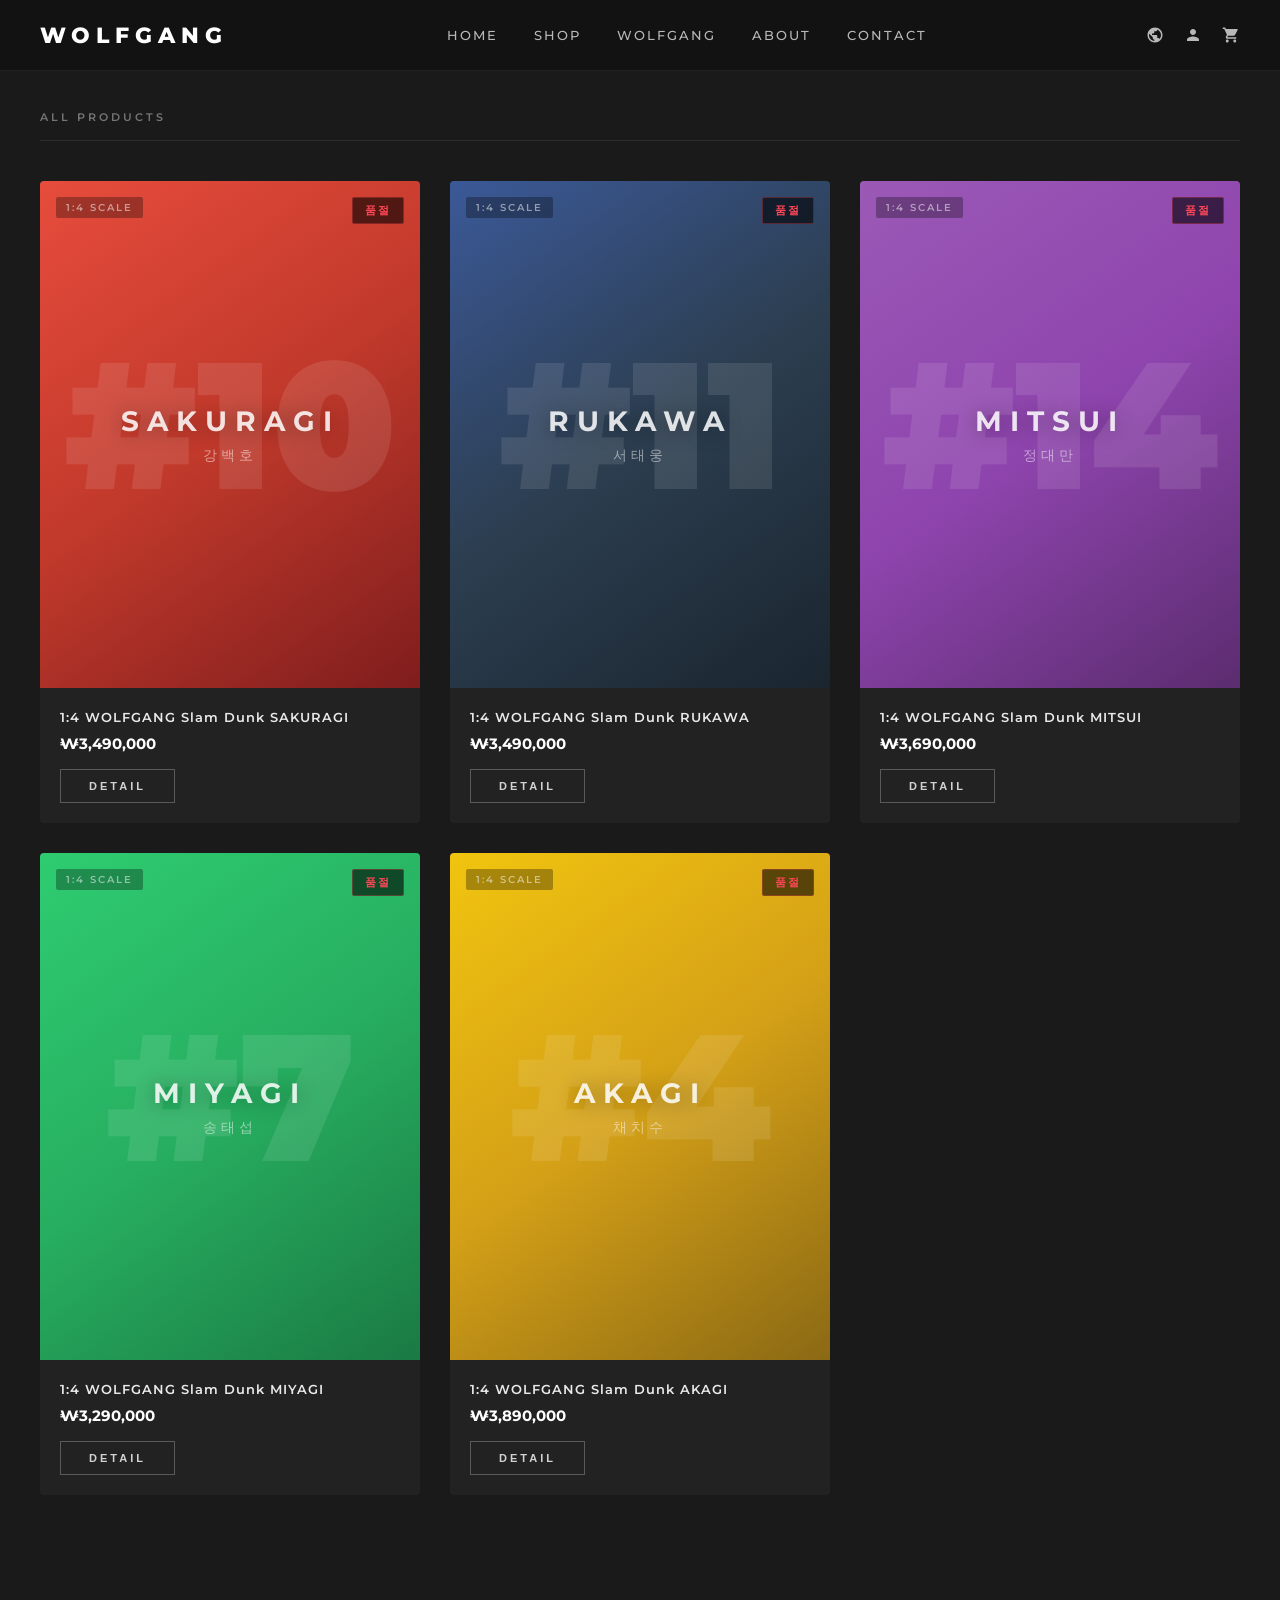
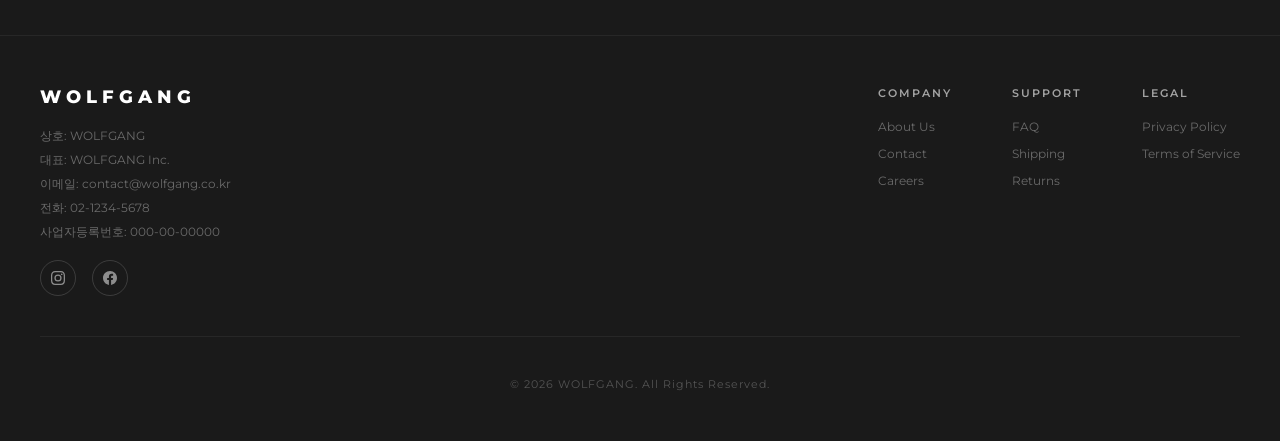
==== index.html @ ccc85dc9 "Initial commit: Wolfgang product showcase" ====
<!DOCTYPE html>
<html lang="ko">
<head>
  <meta charset="UTF-8">
  <meta name="viewport" content="width=device-width, initial-scale=1.0">
  <title>WOLFGANG - Premium Collectible Figures</title>
  <link rel="preconnect" href="https://fonts.googleapis.com">
  <link rel="preconnect" href="https://fonts.gstatic.com" crossorigin>
  <link href="https://fonts.googleapis.com/css2?family=Montserrat:wght@300;400;500;600;700;800;900&display=swap" rel="stylesheet">
  <style>
    *, *::before, *::after { margin: 0; padding: 0; box-sizing: border-box; }

    body {
      font-family: 'Montserrat', sans-serif;
      background: #1a1a1a;
      color: #fff;
      min-height: 100vh;
      -webkit-font-smoothing: antialiased;
    }

    a { color: inherit; text-decoration: none; }

    /* ── Header / Navbar ── */
    header {
      position: fixed;
      top: 0; left: 0; right: 0;
      z-index: 100;
      background: rgba(18, 18, 18, 0.95);
      backdrop-filter: blur(10px);
      border-bottom: 1px solid rgba(255,255,255,0.06);
    }

    .header-inner {
      max-width: 1400px;
      margin: 0 auto;
      padding: 0 40px;
      height: 70px;
      display: flex;
      align-items: center;
      justify-content: space-between;
    }

    .logo {
      font-size: 22px;
      font-weight: 800;
      letter-spacing: 6px;
      color: #fff;
    }

    nav { display: flex; align-items: center; gap: 36px; }

    nav a {
      font-size: 13px;
      font-weight: 500;
      letter-spacing: 2px;
      text-transform: uppercase;
      color: rgba(255,255,255,0.7);
      transition: color 0.3s;
    }

    nav a:hover { color: #fff; }

    .header-icons { display: flex; align-items: center; gap: 20px; }

    .header-icons .icon-btn {
      background: none;
      border: none;
      color: rgba(255,255,255,0.7);
      cursor: pointer;
      font-size: 16px;
      transition: color 0.3s;
      display: flex;
      align-items: center;
    }

    .header-icons .icon-btn:hover { color: #fff; }

    /* Icon SVGs inline */
    .icon-btn svg { width: 18px; height: 18px; fill: currentColor; }

    /* ── Mobile Menu Toggle ── */
    .menu-toggle {
      display: none;
      background: none;
      border: none;
      color: #fff;
      font-size: 24px;
      cursor: pointer;
    }

    /* ── Main Content ── */
    main {
      max-width: 1400px;
      margin: 0 auto;
      padding: 110px 40px 60px;
    }

    .page-title {
      font-size: 11px;
      font-weight: 600;
      letter-spacing: 3px;
      text-transform: uppercase;
      color: rgba(255,255,255,0.4);
      margin-bottom: 40px;
      padding-bottom: 16px;
      border-bottom: 1px solid rgba(255,255,255,0.08);
    }

    /* ── Product Grid ── */
    .product-grid {
      display: grid;
      grid-template-columns: repeat(3, 1fr);
      gap: 30px;
    }

    .product-card {
      background: #222;
      border-radius: 4px;
      overflow: hidden;
      transition: transform 0.4s cubic-bezier(0.25, 0.46, 0.45, 0.94), box-shadow 0.4s;
      cursor: pointer;
      position: relative;
    }

    .product-card:hover {
      transform: translateY(-8px);
      box-shadow: 0 20px 60px rgba(0,0,0,0.5);
    }

    .product-image {
      width: 100%;
      aspect-ratio: 3 / 4;
      display: flex;
      flex-direction: column;
      align-items: center;
      justify-content: center;
      position: relative;
      overflow: hidden;
    }

    .product-image .jersey-number {
      font-size: 180px;
      font-weight: 900;
      color: rgba(255,255,255,0.1);
      line-height: 1;
      position: absolute;
      top: 50%;
      left: 50%;
      transform: translate(-50%, -55%);
    }

    .product-image .character-name {
      font-size: 28px;
      font-weight: 700;
      letter-spacing: 8px;
      text-transform: uppercase;
      color: rgba(255,255,255,0.85);
      position: relative;
      z-index: 2;
      text-shadow: 0 2px 20px rgba(0,0,0,0.4);
    }

    .product-image .character-kr {
      font-size: 14px;
      font-weight: 400;
      letter-spacing: 4px;
      color: rgba(255,255,255,0.5);
      margin-top: 8px;
      position: relative;
      z-index: 2;
    }

    .product-image .scale-badge {
      position: absolute;
      top: 16px;
      left: 16px;
      font-size: 10px;
      font-weight: 600;
      letter-spacing: 2px;
      color: rgba(255,255,255,0.5);
      background: rgba(0,0,0,0.3);
      padding: 4px 10px;
      border-radius: 2px;
      z-index: 2;
    }

    /* Sold out badge */
    .sold-out-badge {
      position: absolute;
      top: 16px;
      right: 16px;
      background: rgba(0,0,0,0.6);
      color: #ff4757;
      font-size: 11px;
      font-weight: 700;
      letter-spacing: 2px;
      padding: 5px 12px;
      border-radius: 2px;
      border: 1px solid rgba(255,71,87,0.3);
      z-index: 2;
    }

    /* Gradients */
    .grad-sakuragi { background: linear-gradient(145deg, #e74c3c 0%, #c0392b 50%, #7f1d1d 100%); }
    .grad-rukawa  { background: linear-gradient(145deg, #3b5998 0%, #2c3e50 50%, #1a252f 100%); }
    .grad-mitsui  { background: linear-gradient(145deg, #9b59b6 0%, #8e44ad 50%, #5b2c6f 100%); }
    .grad-miyagi  { background: linear-gradient(145deg, #2ecc71 0%, #27ae60 50%, #1a7a43 100%); }
    .grad-akagi   { background: linear-gradient(145deg, #f1c40f 0%, #d4a017 50%, #8b6914 100%); }

    .product-info {
      padding: 20px;
    }

    .product-name {
      font-size: 13px;
      font-weight: 600;
      letter-spacing: 1px;
      color: rgba(255,255,255,0.9);
      margin-bottom: 8px;
      line-height: 1.4;
    }

    .product-price {
      font-size: 15px;
      font-weight: 700;
      color: #fff;
      margin-bottom: 16px;
    }

    .btn-detail {
      display: inline-block;
      padding: 10px 28px;
      border: 1px solid rgba(255,255,255,0.25);
      color: rgba(255,255,255,0.8);
      font-size: 11px;
      font-weight: 600;
      letter-spacing: 3px;
      text-transform: uppercase;
      transition: all 0.3s;
      background: transparent;
      cursor: pointer;
      text-align: center;
    }

    .btn-detail:hover {
      background: #fff;
      color: #1a1a1a;
      border-color: #fff;
    }

    /* ── Footer ── */
    footer {
      border-top: 1px solid rgba(255,255,255,0.06);
      margin-top: 80px;
      padding: 50px 40px;
      max-width: 1400px;
      margin-left: auto;
      margin-right: auto;
    }

    .footer-inner {
      display: flex;
      justify-content: space-between;
      align-items: flex-start;
      flex-wrap: wrap;
      gap: 40px;
    }

    .footer-brand .footer-logo {
      font-size: 18px;
      font-weight: 800;
      letter-spacing: 5px;
      margin-bottom: 16px;
    }

    .footer-info {
      font-size: 12px;
      color: rgba(255,255,255,0.35);
      line-height: 2;
    }

    .footer-social {
      display: flex;
      gap: 16px;
      margin-top: 16px;
    }

    .footer-social a {
      width: 36px;
      height: 36px;
      border: 1px solid rgba(255,255,255,0.15);
      border-radius: 50%;
      display: flex;
      align-items: center;
      justify-content: center;
      color: rgba(255,255,255,0.5);
      transition: all 0.3s;
      font-size: 14px;
    }

    .footer-social a:hover {
      border-color: #fff;
      color: #fff;
    }

    .footer-social a svg { width: 14px; height: 14px; fill: currentColor; }

    .footer-links {
      display: flex;
      gap: 60px;
    }

    .footer-col h4 {
      font-size: 11px;
      font-weight: 600;
      letter-spacing: 2px;
      text-transform: uppercase;
      margin-bottom: 16px;
      color: rgba(255,255,255,0.6);
    }

    .footer-col ul { list-style: none; }

    .footer-col ul li {
      margin-bottom: 8px;
    }

    .footer-col ul li a {
      font-size: 12px;
      color: rgba(255,255,255,0.35);
      transition: color 0.3s;
    }

    .footer-col ul li a:hover { color: rgba(255,255,255,0.8); }

    .footer-bottom {
      text-align: center;
      padding-top: 40px;
      margin-top: 40px;
      border-top: 1px solid rgba(255,255,255,0.06);
      font-size: 11px;
      color: rgba(255,255,255,0.25);
      letter-spacing: 1px;
    }

    /* ── Responsive ── */
    @media (max-width: 1024px) {
      .product-grid { grid-template-columns: repeat(2, 1fr); gap: 20px; }
      .product-image .jersey-number { font-size: 140px; }
    }

    @media (max-width: 768px) {
      .header-inner { padding: 0 20px; }
      nav { display: none; }
      .menu-toggle { display: block; }
      nav.open {
        display: flex;
        flex-direction: column;
        position: absolute;
        top: 70px; left: 0; right: 0;
        background: rgba(18,18,18,0.98);
        padding: 20px;
        gap: 16px;
      }
      main { padding: 90px 20px 40px; }
      .product-grid { grid-template-columns: 1fr; gap: 20px; }
      .product-image .jersey-number { font-size: 160px; }
      .product-image .character-name { font-size: 24px; }
      .footer-inner { flex-direction: column; }
      .footer-links { gap: 30px; }
    }

    @media (max-width: 480px) {
      .logo { font-size: 18px; letter-spacing: 4px; }
      .product-image .jersey-number { font-size: 120px; }
      .product-image .character-name { font-size: 20px; letter-spacing: 4px; }
    }
  </style>
</head>
<body>

  <!-- Header -->
  <header>
    <div class="header-inner">
      <a href="#" class="logo">WOLFGANG</a>
      <button class="menu-toggle" onclick="document.querySelector('nav').classList.toggle('open')" aria-label="Menu">☰</button>
      <nav>
        <a href="#">HOME</a>
        <a href="#">SHOP</a>
        <a href="#">WOLFGANG</a>
        <a href="#">ABOUT</a>
        <a href="#">CONTACT</a>
      </nav>
      <div class="header-icons">
        <!-- Language -->
        <button class="icon-btn" aria-label="Language">
          <svg viewBox="0 0 24 24"><path d="M12 2C6.48 2 2 6.48 2 12s4.48 10 10 10 10-4.48 10-10S17.52 2 12 2zm-1 17.93c-3.95-.49-7-3.85-7-7.93 0-.62.08-1.21.21-1.79L9 15v1c0 1.1.9 2 2 2v1.93zm6.9-2.54c-.26-.81-1-1.39-1.9-1.39h-1v-3c0-.55-.45-1-1-1H8v-2h2c.55 0 1-.45 1-1V7h2c1.1 0 2-.9 2-2v-.41c2.93 1.19 5 4.06 5 7.41 0 2.08-.8 3.97-2.1 5.39z"/></svg>
        </button>
        <!-- Login -->
        <button class="icon-btn" aria-label="Login">
          <svg viewBox="0 0 24 24"><path d="M12 12c2.21 0 4-1.79 4-4s-1.79-4-4-4-4 1.79-4 4 1.79 4 4 4zm0 2c-2.67 0-8 1.34-8 4v2h16v-2c0-2.66-5.33-4-8-4z"/></svg>
        </button>
        <!-- Cart -->
        <button class="icon-btn" aria-label="Cart">
          <svg viewBox="0 0 24 24"><path d="M7 18c-1.1 0-1.99.9-1.99 2S5.9 22 7 22s2-.9 2-2-.9-2-2-2zM1 2v2h2l3.6 7.59-1.35 2.45c-.16.28-.25.61-.25.96 0 1.1.9 2 2 2h12v-2H7.42c-.14 0-.25-.11-.25-.25l.03-.12.9-1.63h7.45c.75 0 1.41-.41 1.75-1.03l3.58-6.49c.08-.14.12-.31.12-.48 0-.55-.45-1-1-1H5.21l-.94-2H1zm16 16c-1.1 0-1.99.9-1.99 2s.89 2 1.99 2 2-.9 2-2-.9-2-2-2z"/></svg>
        </button>
      </div>
    </div>
  </header>

  <!-- Main -->
  <main>
    <div class="page-title">ALL PRODUCTS</div>

    <div class="product-grid">
      <!-- Sakuragi -->
      <div class="product-card">
        <div class="product-image grad-sakuragi">
          <span class="scale-badge">1:4 SCALE</span>
          <span class="sold-out-badge">품절</span>
          <span class="jersey-number">#10</span>
          <span class="character-name">SAKURAGI</span>
          <span class="character-kr">강백호</span>
        </div>
        <div class="product-info">
          <div class="product-name">1:4 WOLFGANG Slam Dunk SAKURAGI</div>
          <div class="product-price">₩3,490,000</div>
          <button class="btn-detail">DETAIL</button>
        </div>
      </div>

      <!-- Rukawa -->
      <div class="product-card">
        <div class="product-image grad-rukawa">
          <span class="scale-badge">1:4 SCALE</span>
          <span class="sold-out-badge">품절</span>
          <span class="jersey-number">#11</span>
          <span class="character-name">RUKAWA</span>
          <span class="character-kr">서태웅</span>
        </div>
        <div class="product-info">
          <div class="product-name">1:4 WOLFGANG Slam Dunk RUKAWA</div>
          <div class="product-price">₩3,490,000</div>
          <button class="btn-detail">DETAIL</button>
        </div>
      </div>

      <!-- Mitsui -->
      <div class="product-card">
        <div class="product-image grad-mitsui">
          <span class="scale-badge">1:4 SCALE</span>
          <span class="sold-out-badge">품절</span>
          <span class="jersey-number">#14</span>
          <span class="character-name">MITSUI</span>
          <span class="character-kr">정대만</span>
        </div>
        <div class="product-info">
          <div class="product-name">1:4 WOLFGANG Slam Dunk MITSUI</div>
          <div class="product-price">₩3,690,000</div>
          <button class="btn-detail">DETAIL</button>
        </div>
      </div>

      <!-- Miyagi -->
      <div class="product-card">
        <div class="product-image grad-miyagi">
          <span class="scale-badge">1:4 SCALE</span>
          <span class="sold-out-badge">품절</span>
          <span class="jersey-number">#7</span>
          <span class="character-name">MIYAGI</span>
          <span class="character-kr">송태섭</span>
        </div>
        <div class="product-info">
          <div class="product-name">1:4 WOLFGANG Slam Dunk MIYAGI</div>
          <div class="product-price">₩3,290,000</div>
          <button class="btn-detail">DETAIL</button>
        </div>
      </div>

      <!-- Akagi -->
      <div class="product-card">
        <div class="product-image grad-akagi">
          <span class="scale-badge">1:4 SCALE</span>
          <span class="sold-out-badge">품절</span>
          <span class="jersey-number">#4</span>
          <span class="character-name">AKAGI</span>
          <span class="character-kr">채치수</span>
        </div>
        <div class="product-info">
          <div class="product-name">1:4 WOLFGANG Slam Dunk AKAGI</div>
          <div class="product-price">₩3,890,000</div>
          <button class="btn-detail">DETAIL</button>
        </div>
      </div>
    </div>
  </main>

  <!-- Footer -->
  <footer>
    <div class="footer-inner">
      <div class="footer-brand">
        <div class="footer-logo">WOLFGANG</div>
        <div class="footer-info">
          상호: WOLFGANG<br>
          대표: WOLFGANG Inc.<br>
          이메일: contact@wolfgang.co.kr<br>
          전화: 02-1234-5678<br>
          사업자등록번호: 000-00-00000
        </div>
        <div class="footer-social">
          <a href="#" aria-label="Instagram">
            <svg viewBox="0 0 24 24"><path d="M12 2.163c3.204 0 3.584.012 4.85.07 3.252.148 4.771 1.691 4.919 4.919.058 1.265.069 1.645.069 4.849 0 3.205-.012 3.584-.069 4.849-.149 3.225-1.664 4.771-4.919 4.919-1.266.058-1.644.07-4.85.07-3.204 0-3.584-.012-4.849-.07-3.26-.149-4.771-1.699-4.919-4.92-.058-1.265-.07-1.644-.07-4.849 0-3.204.013-3.583.07-4.849.149-3.227 1.664-4.771 4.919-4.919 1.266-.057 1.645-.069 4.849-.069zM12 0C8.741 0 8.333.014 7.053.072 2.695.272.273 2.69.073 7.052.014 8.333 0 8.741 0 12c0 3.259.014 3.668.072 4.948.2 4.358 2.618 6.78 6.98 6.98C8.333 23.986 8.741 24 12 24c3.259 0 3.668-.014 4.948-.072 4.354-.2 6.782-2.618 6.979-6.98.059-1.28.073-1.689.073-4.948 0-3.259-.014-3.667-.072-4.947-.196-4.354-2.617-6.78-6.979-6.98C15.668.014 15.259 0 12 0zm0 5.838a6.162 6.162 0 100 12.324 6.162 6.162 0 000-12.324zM12 16a4 4 0 110-8 4 4 0 010 8zm6.406-11.845a1.44 1.44 0 100 2.881 1.44 1.44 0 000-2.881z"/></svg>
          </a>
          <a href="#" aria-label="Facebook">
            <svg viewBox="0 0 24 24"><path d="M24 12.073c0-6.627-5.373-12-12-12s-12 5.373-12 12c0 5.99 4.388 10.954 10.125 11.854v-8.385H7.078v-3.47h3.047V9.43c0-3.007 1.792-4.669 4.533-4.669 1.312 0 2.686.235 2.686.235v2.953H15.83c-1.491 0-1.956.925-1.956 1.874v2.25h3.328l-.532 3.47h-2.796v8.385C19.612 23.027 24 18.062 24 12.073z"/></svg>
          </a>
        </div>
      </div>
      <div class="footer-links">
        <div class="footer-col">
          <h4>Company</h4>
          <ul>
            <li><a href="#">About Us</a></li>
            <li><a href="#">Contact</a></li>
            <li><a href="#">Careers</a></li>
          </ul>
        </div>
        <div class="footer-col">
          <h4>Support</h4>
          <ul>
            <li><a href="#">FAQ</a></li>
            <li><a href="#">Shipping</a></li>
            <li><a href="#">Returns</a></li>
          </ul>
        </div>
        <div class="footer-col">
          <h4>Legal</h4>
          <ul>
            <li><a href="#">Privacy Policy</a></li>
            <li><a href="#">Terms of Service</a></li>
          </ul>
        </div>
      </div>
    </div>
    <div class="footer-bottom">
      © 2026 WOLFGANG. All Rights Reserved.
    </div>
  </footer>

</body>
</html>
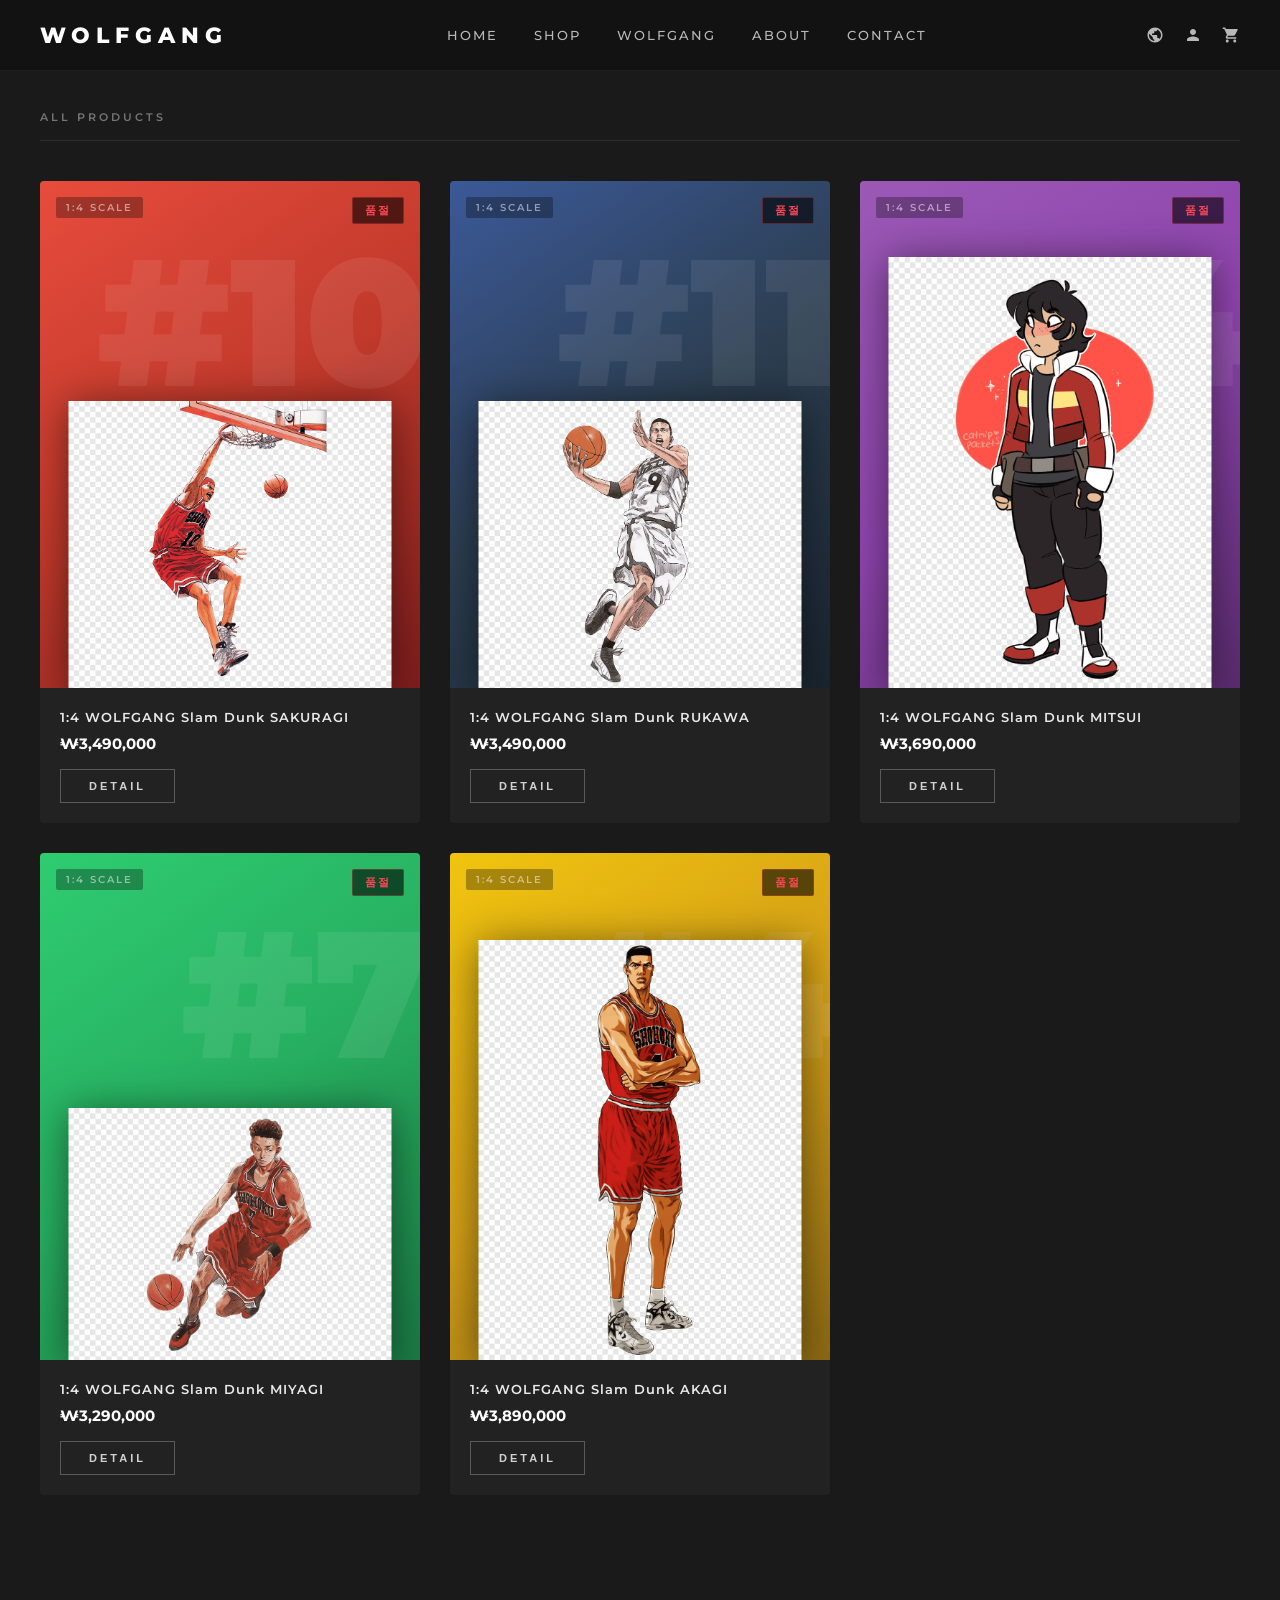
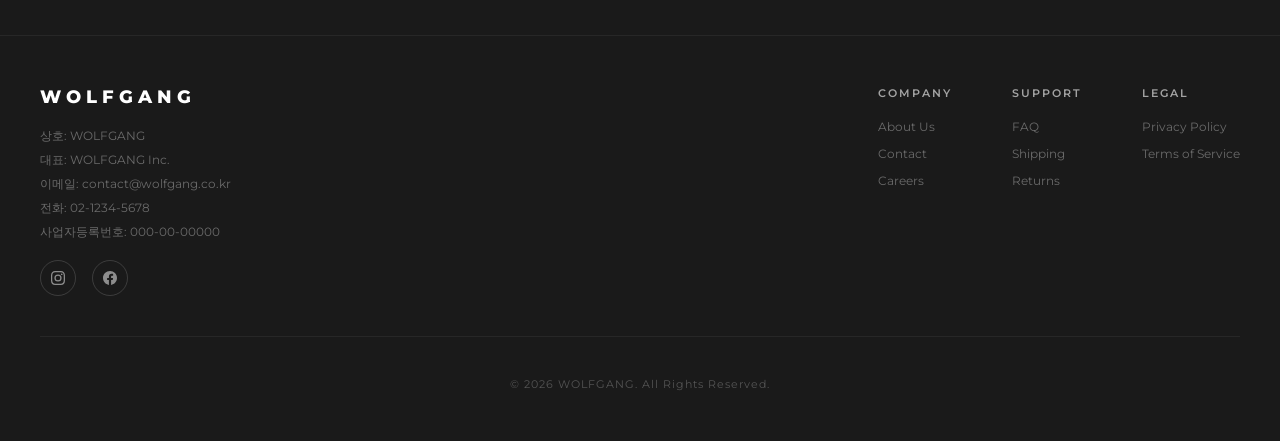
==== commit 1207d168: "Add real Slam Dunk character images" ====
--- a/index.html
+++ b/index.html
@@ -141,12 +141,29 @@
     .product-image .jersey-number {
       font-size: 180px;
       font-weight: 900;
-      color: rgba(255,255,255,0.1);
+      color: rgba(255,255,255,0.08);
       line-height: 1;
       position: absolute;
-      top: 50%;
+      top: 10%;
+      right: -10px;
+      z-index: 1;
+    }
+
+    .product-image .char-img {
+      position: absolute;
+      bottom: 0;
       left: 50%;
-      transform: translate(-50%, -55%);
+      transform: translateX(-50%);
+      max-height: 90%;
+      max-width: 85%;
+      object-fit: contain;
+      z-index: 2;
+      filter: drop-shadow(0 4px 20px rgba(0,0,0,0.5));
+      transition: transform 0.5s cubic-bezier(0.25, 0.46, 0.45, 0.94);
+    }
+
+    .product-card:hover .char-img {
+      transform: translateX(-50%) scale(1.05);
     }
 
     .product-image .character-name {
@@ -155,20 +172,33 @@
       letter-spacing: 8px;
       text-transform: uppercase;
       color: rgba(255,255,255,0.85);
-      position: relative;
-      z-index: 2;
-      text-shadow: 0 2px 20px rgba(0,0,0,0.4);
-    }
+      position: absolute;
+      bottom: 60px;
+      left: 50%;
+      transform: translateX(-50%);
+      z-index: 3;
+      text-shadow: 0 2px 20px rgba(0,0,0,0.6);
+      opacity: 0;
+      transition: opacity 0.3s;
+    }
+
+    .product-card:hover .character-name { opacity: 1; }
 
     .product-image .character-kr {
       font-size: 14px;
       font-weight: 400;
       letter-spacing: 4px;
       color: rgba(255,255,255,0.5);
-      margin-top: 8px;
-      position: relative;
-      z-index: 2;
-    }
+      position: absolute;
+      bottom: 40px;
+      left: 50%;
+      transform: translateX(-50%);
+      z-index: 3;
+      opacity: 0;
+      transition: opacity 0.3s;
+    }
+
+    .product-card:hover .character-kr { opacity: 1; }
 
     .product-image .scale-badge {
       position: absolute;
@@ -419,6 +449,7 @@
           <span class="scale-badge">1:4 SCALE</span>
           <span class="sold-out-badge">품절</span>
           <span class="jersey-number">#10</span>
+          <img class="char-img" src="images/sakuragi.png" alt="Sakuragi Hanamichi">
           <span class="character-name">SAKURAGI</span>
           <span class="character-kr">강백호</span>
         </div>
@@ -435,6 +466,7 @@
           <span class="scale-badge">1:4 SCALE</span>
           <span class="sold-out-badge">품절</span>
           <span class="jersey-number">#11</span>
+          <img class="char-img" src="images/rukawa.png" alt="Rukawa Kaede">
           <span class="character-name">RUKAWA</span>
           <span class="character-kr">서태웅</span>
         </div>
@@ -451,6 +483,7 @@
           <span class="scale-badge">1:4 SCALE</span>
           <span class="sold-out-badge">품절</span>
           <span class="jersey-number">#14</span>
+          <img class="char-img" src="images/mitsui.png" alt="Mitsui Hisashi">
           <span class="character-name">MITSUI</span>
           <span class="character-kr">정대만</span>
         </div>
@@ -467,6 +500,7 @@
           <span class="scale-badge">1:4 SCALE</span>
           <span class="sold-out-badge">품절</span>
           <span class="jersey-number">#7</span>
+          <img class="char-img" src="images/miyagi.png" alt="Miyagi Ryota">
           <span class="character-name">MIYAGI</span>
           <span class="character-kr">송태섭</span>
         </div>
@@ -483,6 +517,7 @@
           <span class="scale-badge">1:4 SCALE</span>
           <span class="sold-out-badge">품절</span>
           <span class="jersey-number">#4</span>
+          <img class="char-img" src="images/akagi.png" alt="Akagi Takenori">
           <span class="character-name">AKAGI</span>
           <span class="character-kr">채치수</span>
         </div>
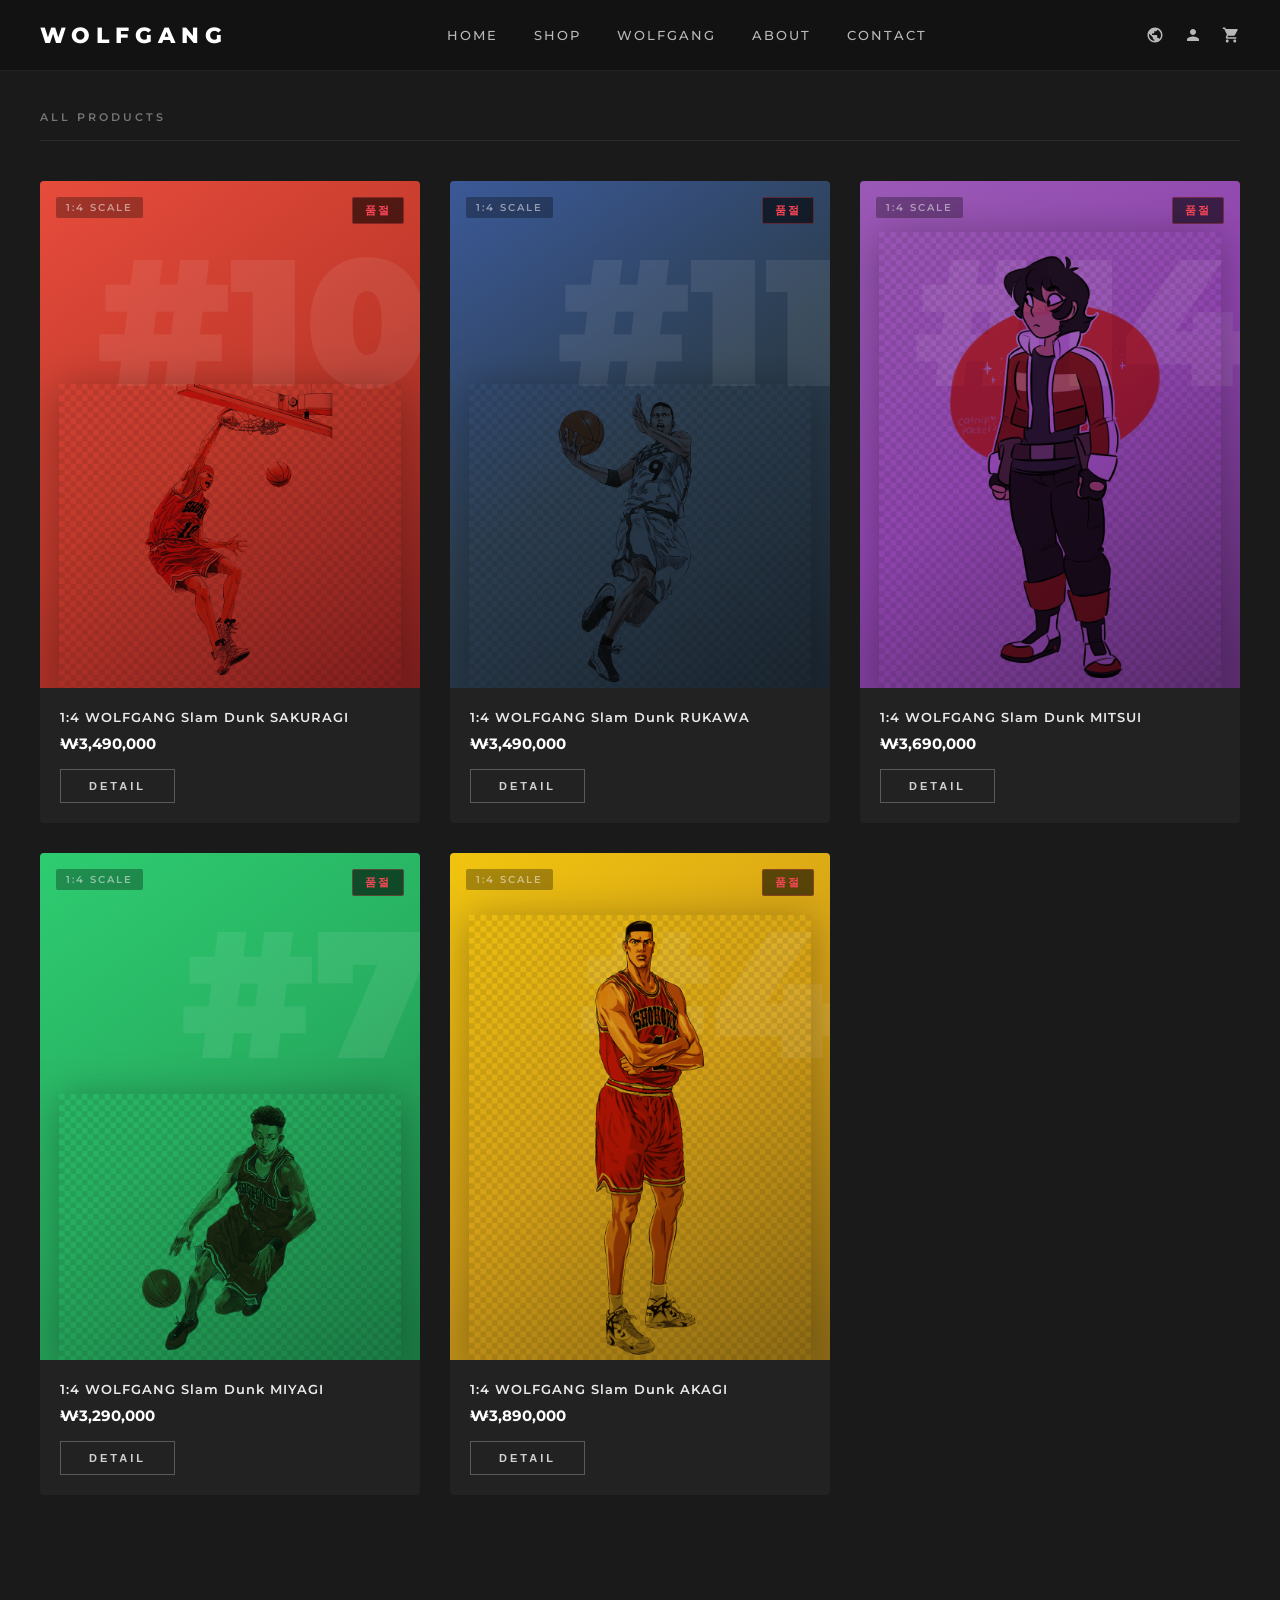
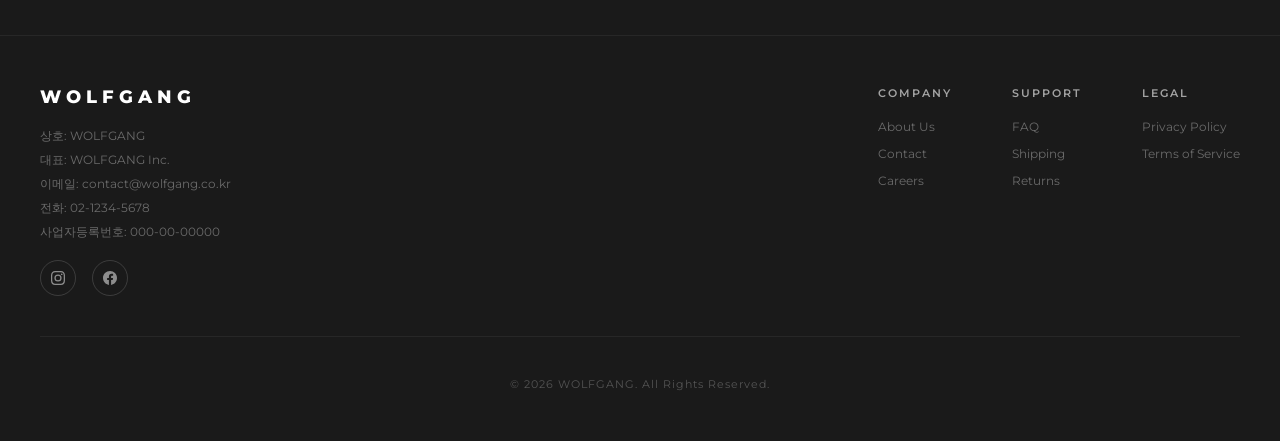
==== commit 1a8cab31: "Improve image blending with mix-blend-mode" ====
--- a/index.html
+++ b/index.html
@@ -154,11 +154,12 @@
       bottom: 0;
       left: 50%;
       transform: translateX(-50%);
-      max-height: 90%;
-      max-width: 85%;
+      max-height: 95%;
+      max-width: 90%;
       object-fit: contain;
       z-index: 2;
-      filter: drop-shadow(0 4px 20px rgba(0,0,0,0.5));
+      mix-blend-mode: multiply;
+      filter: drop-shadow(0 4px 20px rgba(0,0,0,0.3));
       transition: transform 0.5s cubic-bezier(0.25, 0.46, 0.45, 0.94);
     }
 
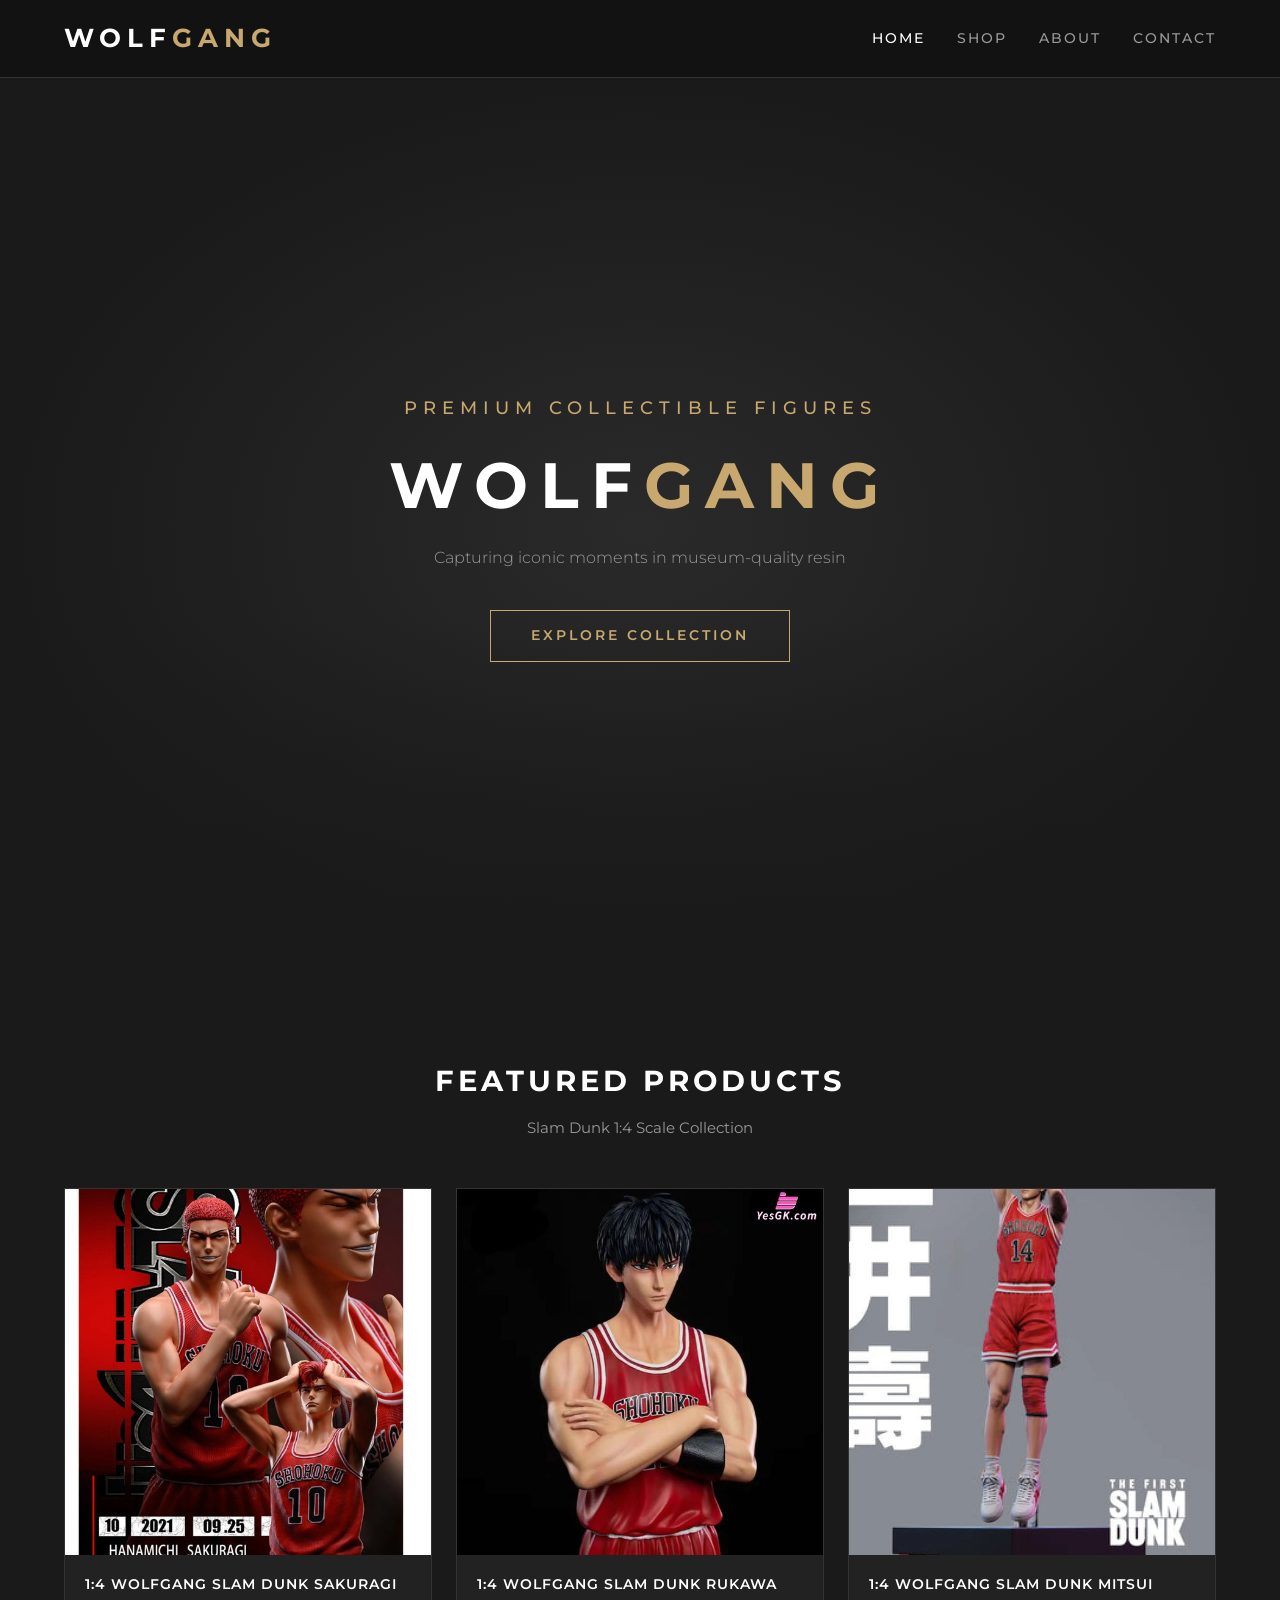
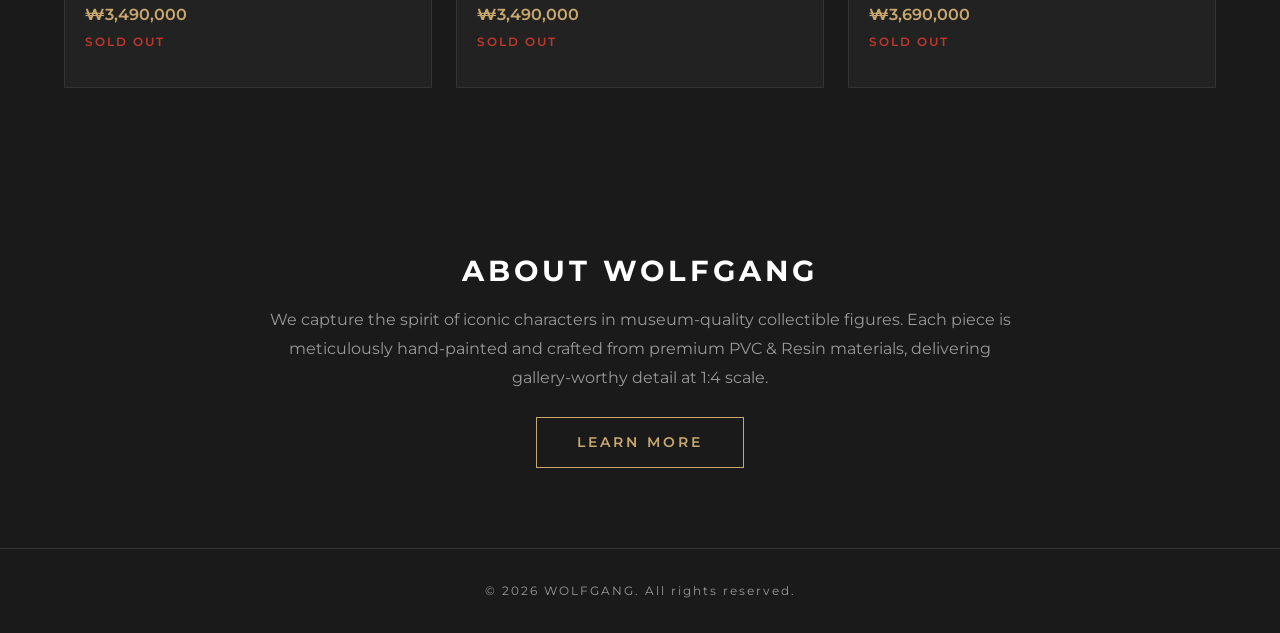
==== commit e862b507: "Replace images with proper Slam Dunk resin figure photos from YesGK" ====
--- a/index.html
+++ b/index.html
@@ -1,586 +1,76 @@
-<!DOCTYPE html>
+﻿<!DOCTYPE html>
 <html lang="ko">
 <head>
   <meta charset="UTF-8">
   <meta name="viewport" content="width=device-width, initial-scale=1.0">
-  <title>WOLFGANG - Premium Collectible Figures</title>
+  <title>WOLFGANG — Premium Collectible Figures</title>
   <link rel="preconnect" href="https://fonts.googleapis.com">
-  <link rel="preconnect" href="https://fonts.gstatic.com" crossorigin>
-  <link href="https://fonts.googleapis.com/css2?family=Montserrat:wght@300;400;500;600;700;800;900&display=swap" rel="stylesheet">
-  <style>
-    *, *::before, *::after { margin: 0; padding: 0; box-sizing: border-box; }
-
-    body {
-      font-family: 'Montserrat', sans-serif;
-      background: #1a1a1a;
-      color: #fff;
-      min-height: 100vh;
-      -webkit-font-smoothing: antialiased;
-    }
-
-    a { color: inherit; text-decoration: none; }
-
-    /* ── Header / Navbar ── */
-    header {
-      position: fixed;
-      top: 0; left: 0; right: 0;
-      z-index: 100;
-      background: rgba(18, 18, 18, 0.95);
-      backdrop-filter: blur(10px);
-      border-bottom: 1px solid rgba(255,255,255,0.06);
-    }
-
-    .header-inner {
-      max-width: 1400px;
-      margin: 0 auto;
-      padding: 0 40px;
-      height: 70px;
-      display: flex;
-      align-items: center;
-      justify-content: space-between;
-    }
-
-    .logo {
-      font-size: 22px;
-      font-weight: 800;
-      letter-spacing: 6px;
-      color: #fff;
-    }
-
-    nav { display: flex; align-items: center; gap: 36px; }
-
-    nav a {
-      font-size: 13px;
-      font-weight: 500;
-      letter-spacing: 2px;
-      text-transform: uppercase;
-      color: rgba(255,255,255,0.7);
-      transition: color 0.3s;
-    }
-
-    nav a:hover { color: #fff; }
-
-    .header-icons { display: flex; align-items: center; gap: 20px; }
-
-    .header-icons .icon-btn {
-      background: none;
-      border: none;
-      color: rgba(255,255,255,0.7);
-      cursor: pointer;
-      font-size: 16px;
-      transition: color 0.3s;
-      display: flex;
-      align-items: center;
-    }
-
-    .header-icons .icon-btn:hover { color: #fff; }
-
-    /* Icon SVGs inline */
-    .icon-btn svg { width: 18px; height: 18px; fill: currentColor; }
-
-    /* ── Mobile Menu Toggle ── */
-    .menu-toggle {
-      display: none;
-      background: none;
-      border: none;
-      color: #fff;
-      font-size: 24px;
-      cursor: pointer;
-    }
-
-    /* ── Main Content ── */
-    main {
-      max-width: 1400px;
-      margin: 0 auto;
-      padding: 110px 40px 60px;
-    }
-
-    .page-title {
-      font-size: 11px;
-      font-weight: 600;
-      letter-spacing: 3px;
-      text-transform: uppercase;
-      color: rgba(255,255,255,0.4);
-      margin-bottom: 40px;
-      padding-bottom: 16px;
-      border-bottom: 1px solid rgba(255,255,255,0.08);
-    }
-
-    /* ── Product Grid ── */
-    .product-grid {
-      display: grid;
-      grid-template-columns: repeat(3, 1fr);
-      gap: 30px;
-    }
-
-    .product-card {
-      background: #222;
-      border-radius: 4px;
-      overflow: hidden;
-      transition: transform 0.4s cubic-bezier(0.25, 0.46, 0.45, 0.94), box-shadow 0.4s;
-      cursor: pointer;
-      position: relative;
-    }
-
-    .product-card:hover {
-      transform: translateY(-8px);
-      box-shadow: 0 20px 60px rgba(0,0,0,0.5);
-    }
-
-    .product-image {
-      width: 100%;
-      aspect-ratio: 3 / 4;
-      display: flex;
-      flex-direction: column;
-      align-items: center;
-      justify-content: center;
-      position: relative;
-      overflow: hidden;
-    }
-
-    .product-image .jersey-number {
-      font-size: 180px;
-      font-weight: 900;
-      color: rgba(255,255,255,0.08);
-      line-height: 1;
-      position: absolute;
-      top: 10%;
-      right: -10px;
-      z-index: 1;
-    }
-
-    .product-image .char-img {
-      position: absolute;
-      bottom: 0;
-      left: 50%;
-      transform: translateX(-50%);
-      max-height: 95%;
-      max-width: 90%;
-      object-fit: contain;
-      z-index: 2;
-      mix-blend-mode: multiply;
-      filter: drop-shadow(0 4px 20px rgba(0,0,0,0.3));
-      transition: transform 0.5s cubic-bezier(0.25, 0.46, 0.45, 0.94);
-    }
-
-    .product-card:hover .char-img {
-      transform: translateX(-50%) scale(1.05);
-    }
-
-    .product-image .character-name {
-      font-size: 28px;
-      font-weight: 700;
-      letter-spacing: 8px;
-      text-transform: uppercase;
-      color: rgba(255,255,255,0.85);
-      position: absolute;
-      bottom: 60px;
-      left: 50%;
-      transform: translateX(-50%);
-      z-index: 3;
-      text-shadow: 0 2px 20px rgba(0,0,0,0.6);
-      opacity: 0;
-      transition: opacity 0.3s;
-    }
-
-    .product-card:hover .character-name { opacity: 1; }
-
-    .product-image .character-kr {
-      font-size: 14px;
-      font-weight: 400;
-      letter-spacing: 4px;
-      color: rgba(255,255,255,0.5);
-      position: absolute;
-      bottom: 40px;
-      left: 50%;
-      transform: translateX(-50%);
-      z-index: 3;
-      opacity: 0;
-      transition: opacity 0.3s;
-    }
-
-    .product-card:hover .character-kr { opacity: 1; }
-
-    .product-image .scale-badge {
-      position: absolute;
-      top: 16px;
-      left: 16px;
-      font-size: 10px;
-      font-weight: 600;
-      letter-spacing: 2px;
-      color: rgba(255,255,255,0.5);
-      background: rgba(0,0,0,0.3);
-      padding: 4px 10px;
-      border-radius: 2px;
-      z-index: 2;
-    }
-
-    /* Sold out badge */
-    .sold-out-badge {
-      position: absolute;
-      top: 16px;
-      right: 16px;
-      background: rgba(0,0,0,0.6);
-      color: #ff4757;
-      font-size: 11px;
-      font-weight: 700;
-      letter-spacing: 2px;
-      padding: 5px 12px;
-      border-radius: 2px;
-      border: 1px solid rgba(255,71,87,0.3);
-      z-index: 2;
-    }
-
-    /* Gradients */
-    .grad-sakuragi { background: linear-gradient(145deg, #e74c3c 0%, #c0392b 50%, #7f1d1d 100%); }
-    .grad-rukawa  { background: linear-gradient(145deg, #3b5998 0%, #2c3e50 50%, #1a252f 100%); }
-    .grad-mitsui  { background: linear-gradient(145deg, #9b59b6 0%, #8e44ad 50%, #5b2c6f 100%); }
-    .grad-miyagi  { background: linear-gradient(145deg, #2ecc71 0%, #27ae60 50%, #1a7a43 100%); }
-    .grad-akagi   { background: linear-gradient(145deg, #f1c40f 0%, #d4a017 50%, #8b6914 100%); }
-
-    .product-info {
-      padding: 20px;
-    }
-
-    .product-name {
-      font-size: 13px;
-      font-weight: 600;
-      letter-spacing: 1px;
-      color: rgba(255,255,255,0.9);
-      margin-bottom: 8px;
-      line-height: 1.4;
-    }
-
-    .product-price {
-      font-size: 15px;
-      font-weight: 700;
-      color: #fff;
-      margin-bottom: 16px;
-    }
-
-    .btn-detail {
-      display: inline-block;
-      padding: 10px 28px;
-      border: 1px solid rgba(255,255,255,0.25);
-      color: rgba(255,255,255,0.8);
-      font-size: 11px;
-      font-weight: 600;
-      letter-spacing: 3px;
-      text-transform: uppercase;
-      transition: all 0.3s;
-      background: transparent;
-      cursor: pointer;
-      text-align: center;
-    }
-
-    .btn-detail:hover {
-      background: #fff;
-      color: #1a1a1a;
-      border-color: #fff;
-    }
-
-    /* ── Footer ── */
-    footer {
-      border-top: 1px solid rgba(255,255,255,0.06);
-      margin-top: 80px;
-      padding: 50px 40px;
-      max-width: 1400px;
-      margin-left: auto;
-      margin-right: auto;
-    }
-
-    .footer-inner {
-      display: flex;
-      justify-content: space-between;
-      align-items: flex-start;
-      flex-wrap: wrap;
-      gap: 40px;
-    }
-
-    .footer-brand .footer-logo {
-      font-size: 18px;
-      font-weight: 800;
-      letter-spacing: 5px;
-      margin-bottom: 16px;
-    }
-
-    .footer-info {
-      font-size: 12px;
-      color: rgba(255,255,255,0.35);
-      line-height: 2;
-    }
-
-    .footer-social {
-      display: flex;
-      gap: 16px;
-      margin-top: 16px;
-    }
-
-    .footer-social a {
-      width: 36px;
-      height: 36px;
-      border: 1px solid rgba(255,255,255,0.15);
-      border-radius: 50%;
-      display: flex;
-      align-items: center;
-      justify-content: center;
-      color: rgba(255,255,255,0.5);
-      transition: all 0.3s;
-      font-size: 14px;
-    }
-
-    .footer-social a:hover {
-      border-color: #fff;
-      color: #fff;
-    }
-
-    .footer-social a svg { width: 14px; height: 14px; fill: currentColor; }
-
-    .footer-links {
-      display: flex;
-      gap: 60px;
-    }
-
-    .footer-col h4 {
-      font-size: 11px;
-      font-weight: 600;
-      letter-spacing: 2px;
-      text-transform: uppercase;
-      margin-bottom: 16px;
-      color: rgba(255,255,255,0.6);
-    }
-
-    .footer-col ul { list-style: none; }
-
-    .footer-col ul li {
-      margin-bottom: 8px;
-    }
-
-    .footer-col ul li a {
-      font-size: 12px;
-      color: rgba(255,255,255,0.35);
-      transition: color 0.3s;
-    }
-
-    .footer-col ul li a:hover { color: rgba(255,255,255,0.8); }
-
-    .footer-bottom {
-      text-align: center;
-      padding-top: 40px;
-      margin-top: 40px;
-      border-top: 1px solid rgba(255,255,255,0.06);
-      font-size: 11px;
-      color: rgba(255,255,255,0.25);
-      letter-spacing: 1px;
-    }
-
-    /* ── Responsive ── */
-    @media (max-width: 1024px) {
-      .product-grid { grid-template-columns: repeat(2, 1fr); gap: 20px; }
-      .product-image .jersey-number { font-size: 140px; }
-    }
-
-    @media (max-width: 768px) {
-      .header-inner { padding: 0 20px; }
-      nav { display: none; }
-      .menu-toggle { display: block; }
-      nav.open {
-        display: flex;
-        flex-direction: column;
-        position: absolute;
-        top: 70px; left: 0; right: 0;
-        background: rgba(18,18,18,0.98);
-        padding: 20px;
-        gap: 16px;
-      }
-      main { padding: 90px 20px 40px; }
-      .product-grid { grid-template-columns: 1fr; gap: 20px; }
-      .product-image .jersey-number { font-size: 160px; }
-      .product-image .character-name { font-size: 24px; }
-      .footer-inner { flex-direction: column; }
-      .footer-links { gap: 30px; }
-    }
-
-    @media (max-width: 480px) {
-      .logo { font-size: 18px; letter-spacing: 4px; }
-      .product-image .jersey-number { font-size: 120px; }
-      .product-image .character-name { font-size: 20px; letter-spacing: 4px; }
-    }
-  </style>
+  <link href="https://fonts.googleapis.com/css2?family=Montserrat:wght@300;400;500;600;700&display=swap" rel="stylesheet">
+  <link rel="stylesheet" href="style.css">
 </head>
 <body>
 
-  <!-- Header -->
-  <header>
+  <header class="site-header">
     <div class="header-inner">
-      <a href="#" class="logo">WOLFGANG</a>
-      <button class="menu-toggle" onclick="document.querySelector('nav').classList.toggle('open')" aria-label="Menu">☰</button>
+      <a href="index.html" class="logo">WOLF<span>GANG</span></a>
+      <button class="mobile-toggle" onclick="document.querySelector('nav').classList.toggle('open')">☰</button>
       <nav>
-        <a href="#">HOME</a>
-        <a href="#">SHOP</a>
-        <a href="#">WOLFGANG</a>
-        <a href="#">ABOUT</a>
-        <a href="#">CONTACT</a>
+        <a href="index.html" class="active">HOME</a>
+        <a href="shop.html">SHOP</a>
+        <a href="about.html">ABOUT</a>
+        <a href="contact.html">CONTACT</a>
       </nav>
-      <div class="header-icons">
-        <!-- Language -->
-        <button class="icon-btn" aria-label="Language">
-          <svg viewBox="0 0 24 24"><path d="M12 2C6.48 2 2 6.48 2 12s4.48 10 10 10 10-4.48 10-10S17.52 2 12 2zm-1 17.93c-3.95-.49-7-3.85-7-7.93 0-.62.08-1.21.21-1.79L9 15v1c0 1.1.9 2 2 2v1.93zm6.9-2.54c-.26-.81-1-1.39-1.9-1.39h-1v-3c0-.55-.45-1-1-1H8v-2h2c.55 0 1-.45 1-1V7h2c1.1 0 2-.9 2-2v-.41c2.93 1.19 5 4.06 5 7.41 0 2.08-.8 3.97-2.1 5.39z"/></svg>
-        </button>
-        <!-- Login -->
-        <button class="icon-btn" aria-label="Login">
-          <svg viewBox="0 0 24 24"><path d="M12 12c2.21 0 4-1.79 4-4s-1.79-4-4-4-4 1.79-4 4 1.79 4 4 4zm0 2c-2.67 0-8 1.34-8 4v2h16v-2c0-2.66-5.33-4-8-4z"/></svg>
-        </button>
-        <!-- Cart -->
-        <button class="icon-btn" aria-label="Cart">
-          <svg viewBox="0 0 24 24"><path d="M7 18c-1.1 0-1.99.9-1.99 2S5.9 22 7 22s2-.9 2-2-.9-2-2-2zM1 2v2h2l3.6 7.59-1.35 2.45c-.16.28-.25.61-.25.96 0 1.1.9 2 2 2h12v-2H7.42c-.14 0-.25-.11-.25-.25l.03-.12.9-1.63h7.45c.75 0 1.41-.41 1.75-1.03l3.58-6.49c.08-.14.12-.31.12-.48 0-.55-.45-1-1-1H5.21l-.94-2H1zm16 16c-1.1 0-1.99.9-1.99 2s.89 2 1.99 2 2-.9 2-2-.9-2-2-2z"/></svg>
-        </button>
-      </div>
     </div>
   </header>
 
-  <!-- Main -->
-  <main>
-    <div class="page-title">ALL PRODUCTS</div>
+  <section class="hero">
+    <div class="hero-content">
+      <p class="tagline">PREMIUM COLLECTIBLE FIGURES</p>
+      <h1>WOLF<span>GANG</span></h1>
+      <p class="subtitle">Capturing iconic moments in museum-quality resin</p>
+      <a href="shop.html" class="btn">EXPLORE COLLECTION</a>
+    </div>
+  </section>
 
-    <div class="product-grid">
-      <!-- Sakuragi -->
-      <div class="product-card">
-        <div class="product-image grad-sakuragi">
-          <span class="scale-badge">1:4 SCALE</span>
-          <span class="sold-out-badge">품절</span>
-          <span class="jersey-number">#10</span>
-          <img class="char-img" src="images/sakuragi.png" alt="Sakuragi Hanamichi">
-          <span class="character-name">SAKURAGI</span>
-          <span class="character-kr">강백호</span>
+  <section class="section">
+    <h2 class="section-title">Featured Products</h2>
+    <p class="section-subtitle">Slam Dunk 1:4 Scale Collection</p>
+    <div class="featured-grid">
+      <a href="product-sakuragi.html" class="product-card">
+        <div class="product-card-img"><img src="images/sakuragi.webp" alt="Sakuragi Hanamichi Figure"></div>
+        <div class="product-card-body">
+          <h3>1:4 WOLFGANG Slam Dunk SAKURAGI</h3>
+          <p class="product-price">₩3,490,000</p>
+          <p class="product-status">SOLD OUT</p>
         </div>
-        <div class="product-info">
-          <div class="product-name">1:4 WOLFGANG Slam Dunk SAKURAGI</div>
-          <div class="product-price">₩3,490,000</div>
-          <button class="btn-detail">DETAIL</button>
+      </a>
+      <a href="product-rukawa.html" class="product-card">
+        <div class="product-card-img"><img src="images/rukawa.webp" alt="Rukawa Kaede Figure"></div>
+        <div class="product-card-body">
+          <h3>1:4 WOLFGANG Slam Dunk RUKAWA</h3>
+          <p class="product-price">₩3,490,000</p>
+          <p class="product-status">SOLD OUT</p>
         </div>
-      </div>
+      </a>
+      <a href="product-mitsui.html" class="product-card">
+        <div class="product-card-img"><img src="images/mitsui.webp" alt="Mitsui Hisashi Figure"></div>
+        <div class="product-card-body">
+          <h3>1:4 WOLFGANG Slam Dunk MITSUI</h3>
+          <p class="product-price">₩3,690,000</p>
+          <p class="product-status">SOLD OUT</p>
+        </div>
+      </a>
+    </div>
+  </section>
 
-      <!-- Rukawa -->
-      <div class="product-card">
-        <div class="product-image grad-rukawa">
-          <span class="scale-badge">1:4 SCALE</span>
-          <span class="sold-out-badge">품절</span>
-          <span class="jersey-number">#11</span>
-          <img class="char-img" src="images/rukawa.png" alt="Rukawa Kaede">
-          <span class="character-name">RUKAWA</span>
-          <span class="character-kr">서태웅</span>
-        </div>
-        <div class="product-info">
-          <div class="product-name">1:4 WOLFGANG Slam Dunk RUKAWA</div>
-          <div class="product-price">₩3,490,000</div>
-          <button class="btn-detail">DETAIL</button>
-        </div>
-      </div>
+  <div class="about-preview">
+    <h2 class="section-title">About WOLFGANG</h2>
+    <p>We capture the spirit of iconic characters in museum-quality collectible figures. Each piece is meticulously hand-painted and crafted from premium PVC & Resin materials, delivering gallery-worthy detail at 1:4 scale.</p>
+    <a href="about.html" class="btn">LEARN MORE</a>
+  </div>
 
-      <!-- Mitsui -->
-      <div class="product-card">
-        <div class="product-image grad-mitsui">
-          <span class="scale-badge">1:4 SCALE</span>
-          <span class="sold-out-badge">품절</span>
-          <span class="jersey-number">#14</span>
-          <img class="char-img" src="images/mitsui.png" alt="Mitsui Hisashi">
-          <span class="character-name">MITSUI</span>
-          <span class="character-kr">정대만</span>
-        </div>
-        <div class="product-info">
-          <div class="product-name">1:4 WOLFGANG Slam Dunk MITSUI</div>
-          <div class="product-price">₩3,690,000</div>
-          <button class="btn-detail">DETAIL</button>
-        </div>
-      </div>
-
-      <!-- Miyagi -->
-      <div class="product-card">
-        <div class="product-image grad-miyagi">
-          <span class="scale-badge">1:4 SCALE</span>
-          <span class="sold-out-badge">품절</span>
-          <span class="jersey-number">#7</span>
-          <img class="char-img" src="images/miyagi.png" alt="Miyagi Ryota">
-          <span class="character-name">MIYAGI</span>
-          <span class="character-kr">송태섭</span>
-        </div>
-        <div class="product-info">
-          <div class="product-name">1:4 WOLFGANG Slam Dunk MIYAGI</div>
-          <div class="product-price">₩3,290,000</div>
-          <button class="btn-detail">DETAIL</button>
-        </div>
-      </div>
-
-      <!-- Akagi -->
-      <div class="product-card">
-        <div class="product-image grad-akagi">
-          <span class="scale-badge">1:4 SCALE</span>
-          <span class="sold-out-badge">품절</span>
-          <span class="jersey-number">#4</span>
-          <img class="char-img" src="images/akagi.png" alt="Akagi Takenori">
-          <span class="character-name">AKAGI</span>
-          <span class="character-kr">채치수</span>
-        </div>
-        <div class="product-info">
-          <div class="product-name">1:4 WOLFGANG Slam Dunk AKAGI</div>
-          <div class="product-price">₩3,890,000</div>
-          <button class="btn-detail">DETAIL</button>
-        </div>
-      </div>
-    </div>
-  </main>
-
-  <!-- Footer -->
-  <footer>
-    <div class="footer-inner">
-      <div class="footer-brand">
-        <div class="footer-logo">WOLFGANG</div>
-        <div class="footer-info">
-          상호: WOLFGANG<br>
-          대표: WOLFGANG Inc.<br>
-          이메일: contact@wolfgang.co.kr<br>
-          전화: 02-1234-5678<br>
-          사업자등록번호: 000-00-00000
-        </div>
-        <div class="footer-social">
-          <a href="#" aria-label="Instagram">
-            <svg viewBox="0 0 24 24"><path d="M12 2.163c3.204 0 3.584.012 4.85.07 3.252.148 4.771 1.691 4.919 4.919.058 1.265.069 1.645.069 4.849 0 3.205-.012 3.584-.069 4.849-.149 3.225-1.664 4.771-4.919 4.919-1.266.058-1.644.07-4.85.07-3.204 0-3.584-.012-4.849-.07-3.26-.149-4.771-1.699-4.919-4.92-.058-1.265-.07-1.644-.07-4.849 0-3.204.013-3.583.07-4.849.149-3.227 1.664-4.771 4.919-4.919 1.266-.057 1.645-.069 4.849-.069zM12 0C8.741 0 8.333.014 7.053.072 2.695.272.273 2.69.073 7.052.014 8.333 0 8.741 0 12c0 3.259.014 3.668.072 4.948.2 4.358 2.618 6.78 6.98 6.98C8.333 23.986 8.741 24 12 24c3.259 0 3.668-.014 4.948-.072 4.354-.2 6.782-2.618 6.979-6.98.059-1.28.073-1.689.073-4.948 0-3.259-.014-3.667-.072-4.947-.196-4.354-2.617-6.78-6.979-6.98C15.668.014 15.259 0 12 0zm0 5.838a6.162 6.162 0 100 12.324 6.162 6.162 0 000-12.324zM12 16a4 4 0 110-8 4 4 0 010 8zm6.406-11.845a1.44 1.44 0 100 2.881 1.44 1.44 0 000-2.881z"/></svg>
-          </a>
-          <a href="#" aria-label="Facebook">
-            <svg viewBox="0 0 24 24"><path d="M24 12.073c0-6.627-5.373-12-12-12s-12 5.373-12 12c0 5.99 4.388 10.954 10.125 11.854v-8.385H7.078v-3.47h3.047V9.43c0-3.007 1.792-4.669 4.533-4.669 1.312 0 2.686.235 2.686.235v2.953H15.83c-1.491 0-1.956.925-1.956 1.874v2.25h3.328l-.532 3.47h-2.796v8.385C19.612 23.027 24 18.062 24 12.073z"/></svg>
-          </a>
-        </div>
-      </div>
-      <div class="footer-links">
-        <div class="footer-col">
-          <h4>Company</h4>
-          <ul>
-            <li><a href="#">About Us</a></li>
-            <li><a href="#">Contact</a></li>
-            <li><a href="#">Careers</a></li>
-          </ul>
-        </div>
-        <div class="footer-col">
-          <h4>Support</h4>
-          <ul>
-            <li><a href="#">FAQ</a></li>
-            <li><a href="#">Shipping</a></li>
-            <li><a href="#">Returns</a></li>
-          </ul>
-        </div>
-        <div class="footer-col">
-          <h4>Legal</h4>
-          <ul>
-            <li><a href="#">Privacy Policy</a></li>
-            <li><a href="#">Terms of Service</a></li>
-          </ul>
-        </div>
-      </div>
-    </div>
-    <div class="footer-bottom">
-      © 2026 WOLFGANG. All Rights Reserved.
-    </div>
+  <footer class="site-footer">
+    <p>&copy; 2026 WOLFGANG. All rights reserved.</p>
   </footer>
 
 </body>
--- a/style.css
+++ b/style.css
@@ -0,0 +1,627 @@
+/* ===== RESET & BASE ===== */
+*, *::before, *::after { margin: 0; padding: 0; box-sizing: border-box; }
+
+:root {
+  --bg: #1a1a1a;
+  --bg-card: #222;
+  --bg-card-hover: #2a2a2a;
+  --text: #e0e0e0;
+  --text-muted: #999;
+  --accent: #c8a86e;
+  --accent-hover: #dfc08a;
+  --red: #c0392b;
+  --border: #333;
+  --font: 'Montserrat', sans-serif;
+}
+
+html { scroll-behavior: smooth; }
+
+body {
+  font-family: var(--font);
+  background: var(--bg);
+  color: var(--text);
+  line-height: 1.6;
+  min-height: 100vh;
+  display: flex;
+  flex-direction: column;
+}
+
+a { color: var(--accent); text-decoration: none; transition: color .2s; }
+a:hover { color: var(--accent-hover); }
+
+img { max-width: 100%; display: block; }
+
+/* ===== HEADER ===== */
+.site-header {
+  position: sticky;
+  top: 0;
+  z-index: 100;
+  background: rgba(18,18,18,.95);
+  backdrop-filter: blur(10px);
+  border-bottom: 1px solid var(--border);
+}
+
+.header-inner {
+  max-width: 1200px;
+  margin: 0 auto;
+  padding: 18px 24px;
+  display: flex;
+  align-items: center;
+  justify-content: space-between;
+}
+
+.logo {
+  font-size: 1.6rem;
+  font-weight: 700;
+  letter-spacing: 6px;
+  text-transform: uppercase;
+  color: #fff;
+}
+
+.logo span { color: var(--accent); }
+
+nav { display: flex; gap: 32px; }
+
+nav a {
+  color: var(--text-muted);
+  font-size: .85rem;
+  font-weight: 500;
+  letter-spacing: 2px;
+  text-transform: uppercase;
+  transition: color .2s;
+}
+
+nav a:hover, nav a.active { color: #fff; }
+
+.mobile-toggle {
+  display: none;
+  background: none;
+  border: none;
+  color: #fff;
+  font-size: 1.5rem;
+  cursor: pointer;
+}
+
+/* ===== HERO (Home) ===== */
+.hero {
+  min-height: 100vh;
+  display: flex;
+  flex-direction: column;
+  align-items: center;
+  justify-content: center;
+  text-align: center;
+  background: radial-gradient(ellipse at center, #2a2a2a 0%, #1a1a1a 70%);
+  padding: 60px 24px;
+  position: relative;
+}
+
+.hero::before {
+  content: '';
+  position: absolute;
+  inset: 0;
+  background: linear-gradient(180deg, transparent 60%, var(--bg));
+  pointer-events: none;
+}
+
+.hero-content { position: relative; z-index: 1; }
+
+.hero h1 {
+  font-size: 4rem;
+  font-weight: 700;
+  letter-spacing: 12px;
+  color: #fff;
+  margin-bottom: 8px;
+}
+
+.hero h1 span { color: var(--accent); }
+
+.hero .tagline {
+  font-size: 1.1rem;
+  letter-spacing: 6px;
+  color: var(--accent);
+  margin-bottom: 12px;
+  font-weight: 500;
+}
+
+.hero .subtitle {
+  font-size: 1rem;
+  color: var(--text-muted);
+  margin-bottom: 40px;
+  font-weight: 300;
+}
+
+.btn {
+  display: inline-block;
+  padding: 14px 40px;
+  border: 1px solid var(--accent);
+  color: var(--accent);
+  font-family: var(--font);
+  font-size: .85rem;
+  font-weight: 600;
+  letter-spacing: 3px;
+  text-transform: uppercase;
+  transition: all .3s;
+  cursor: pointer;
+  background: transparent;
+}
+
+.btn:hover {
+  background: var(--accent);
+  color: #111;
+}
+
+.btn-solid {
+  background: var(--accent);
+  color: #111;
+}
+
+.btn-solid:hover {
+  background: var(--accent-hover);
+  color: #111;
+}
+
+.btn-disabled {
+  border-color: var(--red);
+  color: var(--red);
+  cursor: not-allowed;
+  opacity: .7;
+}
+
+.btn-disabled:hover {
+  background: transparent;
+  color: var(--red);
+}
+
+/* ===== SECTIONS ===== */
+.section {
+  max-width: 1200px;
+  margin: 0 auto;
+  padding: 80px 24px;
+}
+
+.section-title {
+  text-align: center;
+  font-size: 1.8rem;
+  font-weight: 700;
+  letter-spacing: 4px;
+  text-transform: uppercase;
+  margin-bottom: 12px;
+  color: #fff;
+}
+
+.section-subtitle {
+  text-align: center;
+  color: var(--text-muted);
+  font-size: .95rem;
+  margin-bottom: 48px;
+}
+
+/* ===== PRODUCT GRID ===== */
+.product-grid {
+  display: grid;
+  grid-template-columns: repeat(3, 1fr);
+  gap: 24px;
+}
+
+.product-card {
+  background: var(--bg-card);
+  border: 1px solid var(--border);
+  overflow: hidden;
+  transition: transform .3s, border-color .3s;
+  display: flex;
+  flex-direction: column;
+}
+
+.product-card:hover {
+  transform: translateY(-4px);
+  border-color: var(--accent);
+}
+
+.product-card-img {
+  width: 100%;
+  aspect-ratio: 1;
+  overflow: hidden;
+  background: #1e1e1e;
+}
+
+.product-card-img img {
+  width: 100%;
+  height: 100%;
+  object-fit: cover;
+  transition: transform .4s;
+}
+
+.product-card:hover .product-card-img img {
+  transform: scale(1.05);
+}
+
+.product-card-body {
+  padding: 20px;
+  flex: 1;
+  display: flex;
+  flex-direction: column;
+}
+
+.product-card-body h3 {
+  font-size: .85rem;
+  font-weight: 600;
+  letter-spacing: 1px;
+  text-transform: uppercase;
+  color: #fff;
+  margin-bottom: 8px;
+  line-height: 1.4;
+}
+
+.product-price {
+  font-size: 1rem;
+  color: var(--accent);
+  font-weight: 600;
+  margin-bottom: 4px;
+}
+
+.product-status {
+  font-size: .75rem;
+  color: var(--red);
+  font-weight: 600;
+  letter-spacing: 2px;
+  text-transform: uppercase;
+  margin-bottom: 16px;
+}
+
+.product-card .btn {
+  margin-top: auto;
+  text-align: center;
+  font-size: .75rem;
+  padding: 10px 20px;
+}
+
+/* ===== PRODUCT DETAIL ===== */
+.product-detail {
+  max-width: 1200px;
+  margin: 0 auto;
+  padding: 60px 24px;
+  display: grid;
+  grid-template-columns: 1fr 1fr;
+  gap: 60px;
+  align-items: start;
+}
+
+.product-detail-img {
+  background: var(--bg-card);
+  border: 1px solid var(--border);
+  overflow: hidden;
+}
+
+.product-detail-img img {
+  width: 100%;
+  aspect-ratio: 1;
+  object-fit: cover;
+}
+
+.product-detail-info h1 {
+  font-size: 1.6rem;
+  font-weight: 700;
+  letter-spacing: 2px;
+  text-transform: uppercase;
+  color: #fff;
+  margin-bottom: 16px;
+  line-height: 1.3;
+}
+
+.product-detail-info .product-price {
+  font-size: 1.4rem;
+  margin-bottom: 8px;
+}
+
+.product-detail-info .product-status {
+  font-size: .85rem;
+  margin-bottom: 24px;
+}
+
+.product-description {
+  color: var(--text-muted);
+  font-size: .95rem;
+  line-height: 1.8;
+  margin-bottom: 32px;
+}
+
+.product-description p { margin-bottom: 12px; }
+
+.spec-table {
+  width: 100%;
+  border-collapse: collapse;
+  margin-bottom: 32px;
+}
+
+.spec-table th,
+.spec-table td {
+  padding: 12px 16px;
+  border-bottom: 1px solid var(--border);
+  text-align: left;
+  font-size: .85rem;
+}
+
+.spec-table th {
+  color: var(--text-muted);
+  font-weight: 500;
+  width: 35%;
+  letter-spacing: 1px;
+  text-transform: uppercase;
+}
+
+.spec-table td {
+  color: var(--text);
+}
+
+/* ===== RELATED PRODUCTS ===== */
+.related-section {
+  border-top: 1px solid var(--border);
+  padding-top: 60px;
+  margin-top: 20px;
+}
+
+.related-grid {
+  display: grid;
+  grid-template-columns: repeat(4, 1fr);
+  gap: 20px;
+}
+
+.related-card {
+  background: var(--bg-card);
+  border: 1px solid var(--border);
+  overflow: hidden;
+  transition: transform .3s, border-color .3s;
+}
+
+.related-card:hover {
+  transform: translateY(-4px);
+  border-color: var(--accent);
+}
+
+.related-card-img {
+  width: 100%;
+  aspect-ratio: 1;
+  overflow: hidden;
+  background: #1e1e1e;
+}
+
+.related-card-img img {
+  width: 100%;
+  height: 100%;
+  object-fit: cover;
+}
+
+.related-card-body {
+  padding: 14px;
+}
+
+.related-card-body h4 {
+  font-size: .7rem;
+  font-weight: 600;
+  letter-spacing: 1px;
+  text-transform: uppercase;
+  color: #fff;
+  margin-bottom: 4px;
+}
+
+.related-card-body .product-price {
+  font-size: .85rem;
+}
+
+/* ===== ABOUT PAGE ===== */
+.page-hero {
+  padding: 100px 24px 60px;
+  text-align: center;
+  background: radial-gradient(ellipse at center, #252525 0%, var(--bg) 70%);
+}
+
+.page-hero h1 {
+  font-size: 2.4rem;
+  font-weight: 700;
+  letter-spacing: 8px;
+  text-transform: uppercase;
+  color: #fff;
+  margin-bottom: 12px;
+}
+
+.page-hero p {
+  color: var(--text-muted);
+  font-size: 1rem;
+  max-width: 600px;
+  margin: 0 auto;
+}
+
+.about-content {
+  max-width: 900px;
+  margin: 0 auto;
+  padding: 60px 24px;
+}
+
+.about-block {
+  margin-bottom: 48px;
+}
+
+.about-block h2 {
+  font-size: 1.2rem;
+  font-weight: 700;
+  letter-spacing: 3px;
+  text-transform: uppercase;
+  color: var(--accent);
+  margin-bottom: 16px;
+}
+
+.about-block p {
+  color: var(--text-muted);
+  line-height: 1.8;
+  margin-bottom: 12px;
+}
+
+.team-grid {
+  display: grid;
+  grid-template-columns: repeat(3, 1fr);
+  gap: 24px;
+  margin-top: 24px;
+}
+
+.team-card {
+  background: var(--bg-card);
+  border: 1px solid var(--border);
+  padding: 32px 20px;
+  text-align: center;
+}
+
+.team-avatar {
+  width: 80px;
+  height: 80px;
+  border-radius: 50%;
+  background: var(--border);
+  margin: 0 auto 16px;
+  display: flex;
+  align-items: center;
+  justify-content: center;
+  font-size: 1.5rem;
+  color: var(--text-muted);
+}
+
+.team-card h3 {
+  font-size: .85rem;
+  font-weight: 600;
+  letter-spacing: 1px;
+  color: #fff;
+  margin-bottom: 4px;
+}
+
+.team-card p {
+  font-size: .8rem;
+  color: var(--text-muted);
+}
+
+/* ===== CONTACT PAGE ===== */
+.contact-grid {
+  max-width: 1000px;
+  margin: 0 auto;
+  padding: 60px 24px;
+  display: grid;
+  grid-template-columns: 1fr 1fr;
+  gap: 48px;
+}
+
+.form-group {
+  margin-bottom: 20px;
+}
+
+.form-group label {
+  display: block;
+  font-size: .75rem;
+  font-weight: 600;
+  letter-spacing: 2px;
+  text-transform: uppercase;
+  color: var(--text-muted);
+  margin-bottom: 8px;
+}
+
+.form-group input,
+.form-group textarea {
+  width: 100%;
+  padding: 12px 16px;
+  background: var(--bg-card);
+  border: 1px solid var(--border);
+  color: var(--text);
+  font-family: var(--font);
+  font-size: .9rem;
+  transition: border-color .2s;
+}
+
+.form-group input:focus,
+.form-group textarea:focus {
+  outline: none;
+  border-color: var(--accent);
+}
+
+.form-group textarea { min-height: 140px; resize: vertical; }
+
+.contact-info h2 {
+  font-size: 1.2rem;
+  font-weight: 700;
+  letter-spacing: 3px;
+  text-transform: uppercase;
+  color: #fff;
+  margin-bottom: 24px;
+}
+
+.contact-item {
+  margin-bottom: 24px;
+}
+
+.contact-item h3 {
+  font-size: .75rem;
+  font-weight: 600;
+  letter-spacing: 2px;
+  text-transform: uppercase;
+  color: var(--accent);
+  margin-bottom: 6px;
+}
+
+.contact-item p {
+  color: var(--text-muted);
+  font-size: .9rem;
+  line-height: 1.6;
+}
+
+/* ===== FOOTER ===== */
+.site-footer {
+  margin-top: auto;
+  border-top: 1px solid var(--border);
+  padding: 32px 24px;
+  text-align: center;
+}
+
+.site-footer p {
+  font-size: .75rem;
+  color: var(--text-muted);
+  letter-spacing: 2px;
+}
+
+/* ===== HOME FEATURED ===== */
+.featured-grid {
+  display: grid;
+  grid-template-columns: repeat(3, 1fr);
+  gap: 24px;
+}
+
+.about-preview {
+  max-width: 800px;
+  margin: 0 auto;
+  padding: 80px 24px;
+  text-align: center;
+}
+
+.about-preview p {
+  color: var(--text-muted);
+  line-height: 1.8;
+  margin-bottom: 24px;
+}
+
+/* ===== RESPONSIVE ===== */
+@media (max-width: 900px) {
+  .product-grid { grid-template-columns: repeat(2, 1fr); }
+  .related-grid { grid-template-columns: repeat(2, 1fr); }
+  .product-detail { grid-template-columns: 1fr; gap: 32px; }
+  .contact-grid { grid-template-columns: 1fr; }
+  .team-grid { grid-template-columns: repeat(2, 1fr); }
+  .featured-grid { grid-template-columns: repeat(2, 1fr); }
+  .hero h1 { font-size: 2.6rem; letter-spacing: 8px; }
+}
+
+@media (max-width: 600px) {
+  .product-grid { grid-template-columns: 1fr; }
+  .related-grid { grid-template-columns: 1fr 1fr; }
+  .featured-grid { grid-template-columns: 1fr; }
+  .team-grid { grid-template-columns: 1fr; }
+  nav { display: none; }
+  .mobile-toggle { display: block; }
+  nav.open { display: flex; flex-direction: column; position: absolute; top: 100%; left: 0; right: 0; background: #121212; padding: 20px 24px; gap: 16px; border-bottom: 1px solid var(--border); }
+  .hero h1 { font-size: 2rem; letter-spacing: 4px; }
+  .page-hero h1 { font-size: 1.6rem; }
+  .product-detail-info h1 { font-size: 1.2rem; }
+}
